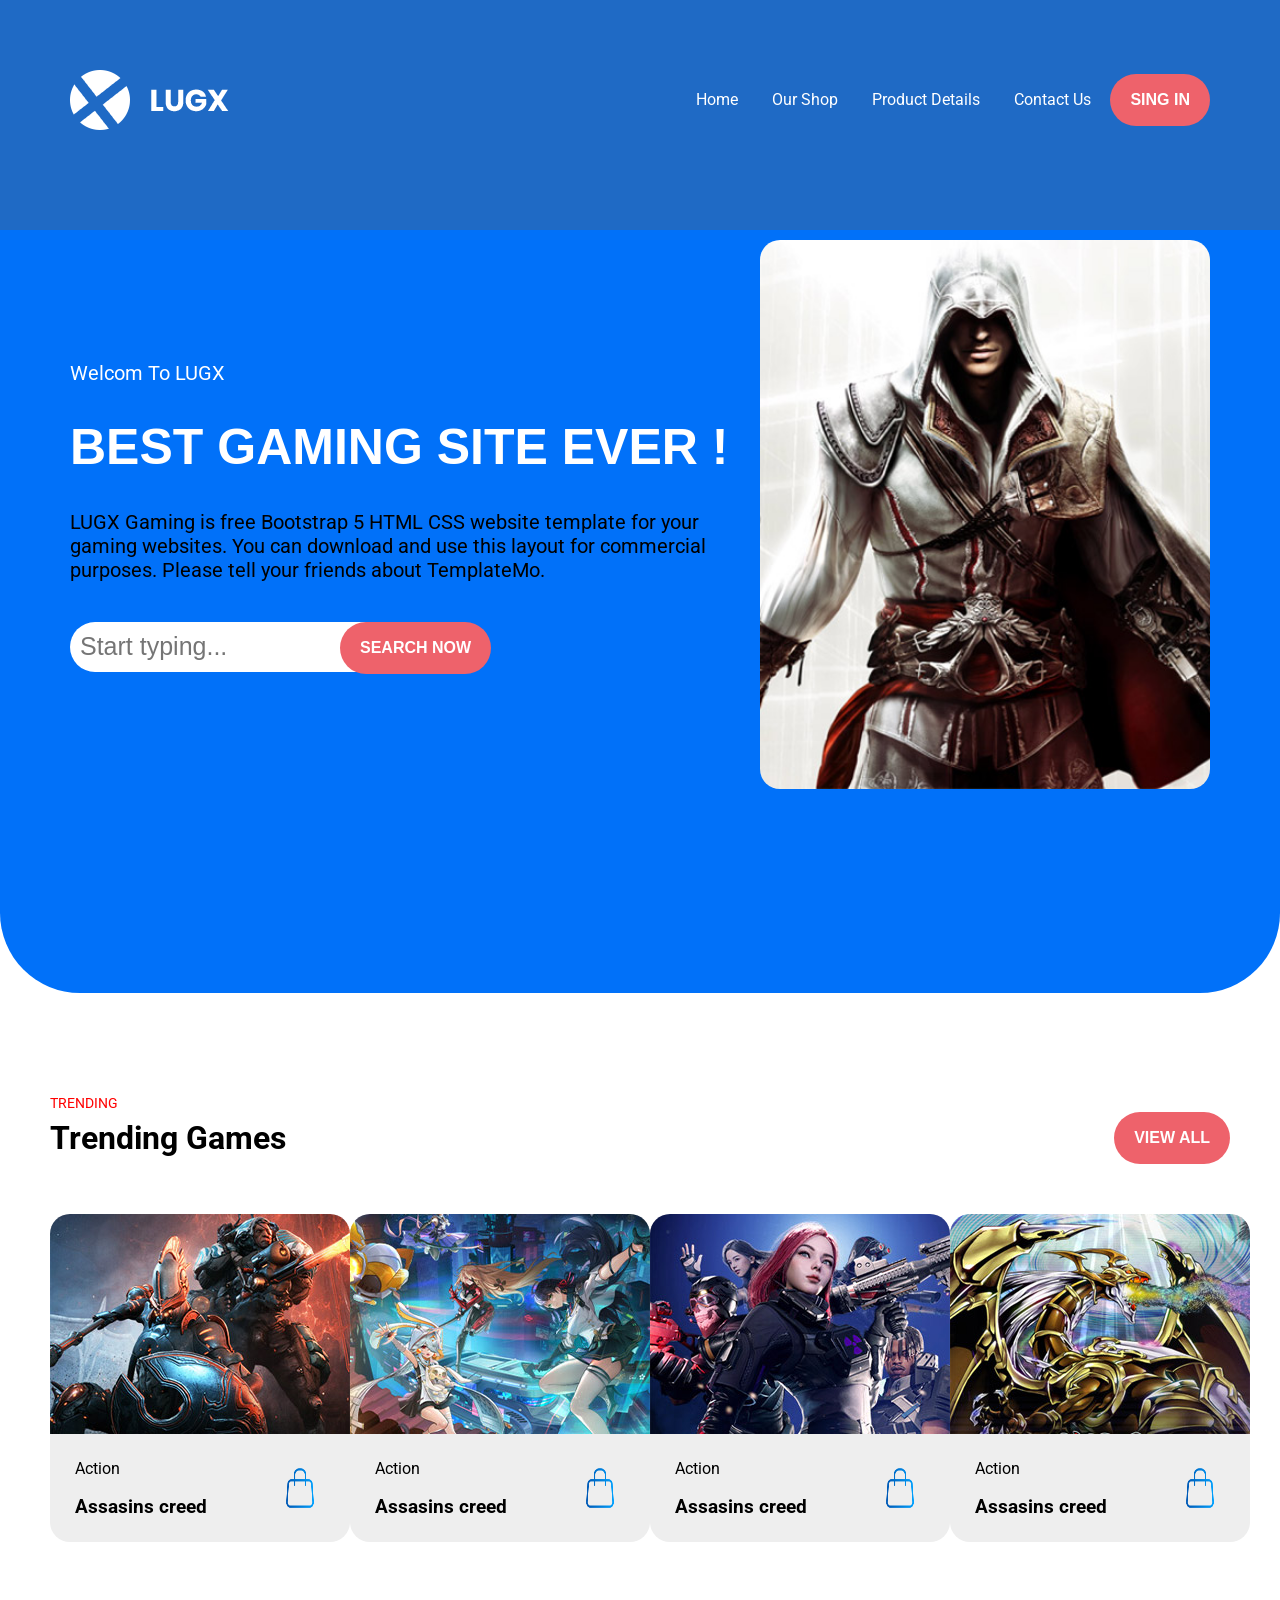
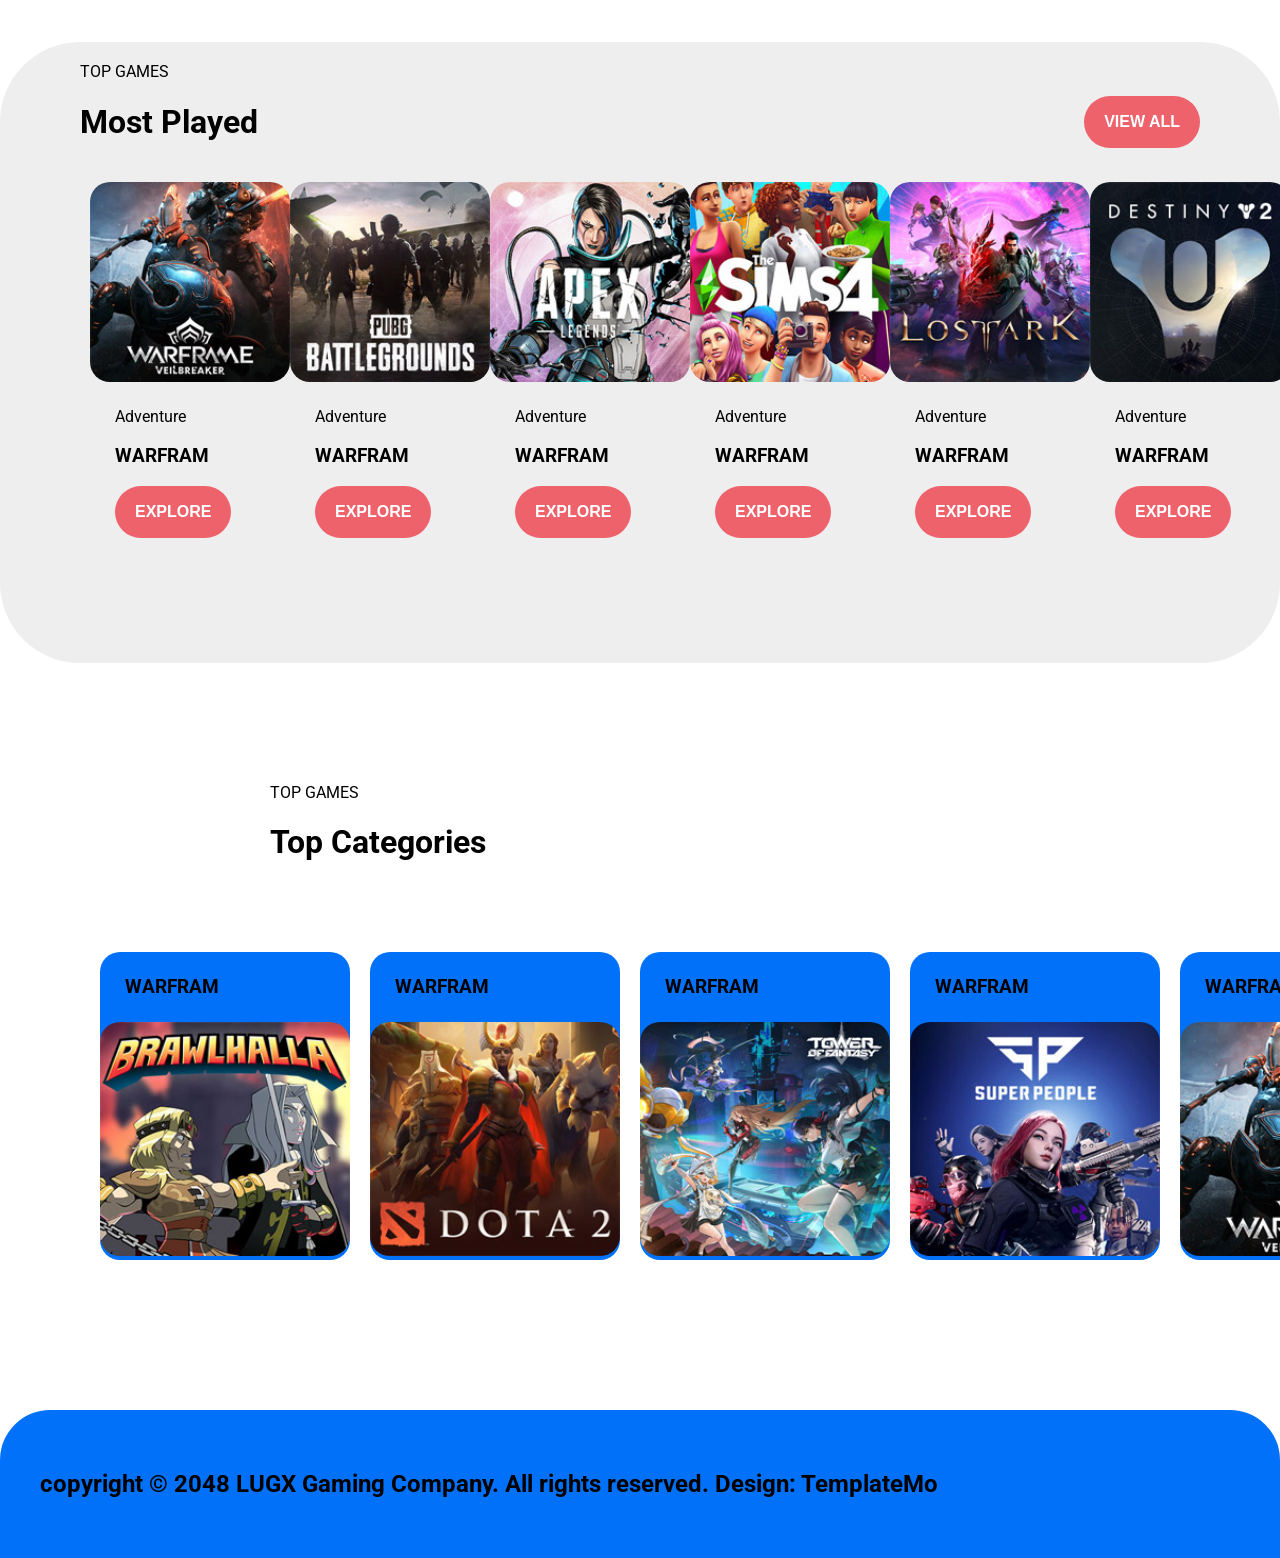
==== index.html @ 9d400b56 "Update and rename TEST.html to index.html" ====
<!DOCTYPE html>
<head>
  <title>LUGX STORE</title>
  <link rel="preconnect" href="https://fonts.googleapis.com" />
  <link rel="preconnect" href="https://fonts.gstatic.com" crossorigin />
  <link
    href="https://fonts.googleapis.com/css2?family=Roboto&display=swap"
    rel="stylesheet"
  />
  <link rel="stylesheet" href="style.css" />
</head>
<body>
  <!--header-->
  <div class="header base">
    <img class="logo" src="images/logo.png" />
    <div class="header-links">
      <a href="#">Home</a>
      <a href="#">Our Shop</a>
      <a href="#">Product Details </a>
      <a href="C:\Users\SM-ProTech\OneDrive\Bureau\proj\HTML\contact us.html">Contact Us</a>
      <button class="btn">SING IN</button>
    </div>
  </div>
  <!-- LANDING Page-->
  <div class="landing-page">
    <div class="landing-page-left">
      <span style="font-size: 20px">Welcom To LUGX</span>
      <h1>BEST GAMING SITE EVER !</h1>
      <p>
        LUGX Gaming is free Bootstrap 5 HTML CSS website template for your
        gaming websites. You can download and use this layout for commercial
        purposes. Please tell your friends about TemplateMo.
      </p>
      <div class="landing-page-search">
        <input style="font-size: 25px" placeholder="Start typing..." />
        <button class="btn">SEARCH NOW</button>
      </div>
    </div>
    <div class="landing-page-container">
      <img src="images/banner-image.jpg" />
    </div>
  </div>
  <!--Trending Games-->
  <div class="trending-games">
    <span>TRENDING</span>
    <div class="trending-games-up">
      <h1>Trending Games</h1>
      <button class="btn">VIEW ALL</button>
    </div>
    <div class="trending-cards">
      <!--trending card 1 -->
      <div class="card">
        <img src="images/trending-01.jpg" />
        <div class="card-info">
          <div class="card-name">
            <p>Action</p>
            <h3>Assasins creed</h3>
          </div>
          <a class="shop-log">
            <img src="images/online-shopping.png" />
          </a>
        </div>
      </div>
      <!--trending card 2 -->
      <div class="card">
        <img src="images/trending-02.jpg" />
        <div class="card-info">
          <div class="card-name">
            <p>Action</p>
            <h3>Assasins creed</h3>
          </div>
          <a class="shop-log">
            <img src="images/online-shopping.png" />
          </a>
        </div>
      </div>
      <!--trending card 3 -->
      <div class="card">
        <img src="images/trending-03.jpg" />
        <div class="card-info">
          <div class="card-name">
            <p>Action</p>
            <h3>Assasins creed</h3>
          </div>
          <a class="shop-log">
            <img src="images/online-shopping.png" />
          </a>
        </div>
      </div>
      <!--trending card 4 -->
      <div class="card">
        <img src="images/trending-04.jpg" />
        <div class="card-info">
          <div class="card-name">
            <p>Action</p>
            <h3>Assasins creed</h3>
          </div>
          <a class="shop-log">
            <img src="images/online-shopping.png" />
          </a>
        </div>
      </div>
    </div>
  </div>

  <!--top games-->
  <div class="top-games">
    <span>TOP GAMES</span>
    <div class="top-games-up">
      <h1>Most Played</h1>
      <button class="btn">VIEW ALL</button>
    </div>
    <div class="most-played-cards">
      <!--most played card 1-->
      <div class="most-card">
        <img src="images/top-game-01.jpg" />
        <div class="most-card-info">
          <div class="most-card-name">
            <p>Adventure</p>
            <h3>WARFRAM</h3>
          </div>
          <a>
            <button class="btn">EXPLORE</button>
          </a>
        </div>
      </div>
      <!--most played card 2-->
      <div class="most-card">
        <img src="images/top-game-02.jpg" />
        <div class="most-card-info">
          <div class="most-card-name">
            <p>Adventure</p>
            <h3>WARFRAM</h3>
          </div>
          <a>
            <button class="btn">EXPLORE</button>
          </a>
        </div>
      </div>
      <!--most played card 3-->
      <div class="most-card">
        <img src="images/top-game-03.jpg" />
        <div class="most-card-info">
          <div class="most-card-name">
            <p>Adventure</p>
            <h3>WARFRAM</h3>
          </div>
          <a>
            <button class="btn">EXPLORE</button>
          </a>
        </div>
      </div>
      <!--most played card 4-->
      <div class="most-card">
        <img src="images/top-game-04.jpg" />
        <div class="most-card-info">
          <div class="most-card-name">
            <p>Adventure</p>
            <h3>WARFRAM</h3>
          </div>
          <a>
            <button class="btn">EXPLORE</button>
          </a>
        </div>
      </div>
      <!--most played card 5-->
      <div class="most-card">
        <img src="images/top-game-05.jpg" />
        <div class="most-card-info">
          <div class="most-card-name">
            <p>Adventure</p>
            <h3>WARFRAM</h3>
          </div>
          <a>
            <button class="btn">EXPLORE</button>
          </a>
        </div>
      </div>
      <!--most played card 6-->
      <div class="most-card">
        <img src="images/top-game-06.jpg" />
        <div class="most-card-info">
          <div class="most-card-name">
            <p>Adventure</p>
            <h3>WARFRAM</h3>
          </div>
          <a>
            <button class="btn">EXPLORE</button>
          </a>
        </div>
      </div>
    </div>
  </div>
  <div class="top-categories">
    <div class="top-categories-up">
      <span>TOP GAMES</span>
      <h1>Top Categories</h1>
    </div>
    <div class="top-categories-cards">
      <!--Top Categories card 1-->
      <div class="top-card">
        <div class="top-card-info">
          <div class="top-card-name">
            <h3>WARFRAM</h3>
          </div>
        </div>
        <img src="images/categories-01.jpg" />
      </div>
      <!--Top Categories card 2-->
      <div class="top-card">
        <div class="top-card-info">
          <div class="top-card-name">
            <h3>WARFRAM</h3>
          </div>
        </div>
        <img src="images/categories-02.jpg" />
      </div>
      <!--Top Categories card 3-->
      <div class="top-card">
        <div class="top-card-info">
          <div class="top-card-name">
            <h3>WARFRAM</h3>
          </div>
        </div>
        <img src="images/categories-03.jpg" />
      </div>
      <!--Top Categories card 4-->
      <div class="top-card">
        <div class="top-card-info">
          <div class="top-card-name">
            <h3>WARFRAM</h3>
          </div>
        </div>
        <img src="images/categories-04.jpg" />
      </div>
      <!--Top Categories card 5-->
      <div class="top-card">
        <div class="top-card-info">
          <div class="top-card-name">
            <h3>WARFRAM</h3>
          </div>
        </div>
        <img src="images/categories-05.jpg" />
      </div>
    </div>
  </div>
  <div class="fin">
    <h2>
      copyright © 2048 LUGX Gaming Company. All rights reserved. Design:
      TemplateMo
    </h2>
  </div>
</body>
---- style.css ----
body {
    margin: 0%;
    font-family: "Roboto", sans-serif;
  }
  .header {
    background-color: #1f6ac5;
    display: flex;
    justify-content: space-between;
    align-items: center;
    padding: 70px 70px 100px;
  }
  .logo {
    width: 100pc=x;

  }
  .btn {
    border-radius: 50px;
    height: 52px;
    border: none;
    font-weight:600;
    font-size: medium;
    padding: 0 20px;
    background-color: #EE626B;
    color: #fff;
    text-transform: uppercase;
    transition: .3s;

  }
  .btn:hover {
    background-color: #f2858c;
  }

  .header-links a {
    color: white;
    padding: 7px 15px;
    text-decoration: none;
    border-radius: 20px;
  }
  .header-links a:hover {
    background-color: #2386fe;
  }
 
 
  .landing-page {
    background-color: #0171f9;
    display: flex;
    justify-content: space-between;
    padding: 10px 70px 200px;
    align-items: center;
    color: white;
    border-radius: 0 0 80px 80px;
    
  }
  .landing-page-left {
    
    width: 700px;
  }
  .landing-page-left h1{
    font-family: 'Gill Sans', 'Gill Sans MT', Calibri, 'Trebuchet MS', sans-serif;
    font-size: 50px;
  }
  .landing-page-left p {
    color: black;
    font-size: 20px;
    padding: 0px 0px 20px;
  }
  .landing-page-search input {
    border-radius: 50px;
    border: none;
    outline: none;
    height: 50px;
    width: 300px;
    padding: 0 10px;
  }
  .landing-page-search button {
    position: absolute;
    left: 340px;
  }
  .landing-page-container img {
    border-radius: 20px;
    width: 450px;
  }
  .trending-games {
    padding: 100px 50px;
  }
  .trending-games-up {
    display: flex;
    justify-content: space-between;
    align-items: center;
  }
  .trending-games-up h1 {
    margin: 0%;
  }
  .trending-games span {
    color: red;
    text-transform: uppercase;
    font-size: 14px;
  }
  .trending-cards {
    padding-top: 50px;
    display: flex;
    justify-content: space-between;
    
  }
  .card {
    width: 300px;
    background-color: #EEEEEE;
    border-radius: 20px;
  }
  .card img {
    border-radius: 20px 20px 0 0 ;
  }
  
  .card-info {
    display: flex;
    align-items: center;
    justify-content: space-between;
    padding: 5px 25px;
  }
  .shop-log img {
    width: 50px;
    height: 70px;
  }
  .top-games {
    padding: 20px 80px 100px 80px ;
    border-radius: 80px ;
    background-color:#EEEEEE;
    margin: 0%;
  }
  .top-games-up {
    margin: 0%;
    display: flex;
    justify-content: space-between;
    align-items: center;
    padding-bottom: 0px;

  }
  .most-played-cards {
    padding: 20px 10px;
    display: flex;
    justify-content: space-between;
    
  }
  .most-card {
    width: 200px;
    background-color: #EEEEEE;
    border-radius: 20px;  

  }
  .most-card img {
    width: 200px;
    border-radius: 20px 20px 20px 20px ;
  }
  .most-card-info {
    
    align-items: center;
    justify-items:center;
    padding: 5px 25px;
  }
  .top-categories {
    padding: 100px 50px;
  }
  .top-categories-up{
    padding: 20px 220px ;
    justify-items: center;
  }
  .top-categories-cards {
    padding: 50px ;
    display: flex;
    justify-content: space-between;
    gap: 20px;
  }
  .top-card :hover{
    size: 14px;
  }
  .top-card {
    width: 250px;
    background-color: #0171f9;
    border-radius: 20px;

  }
  .top-card img {
    width: 250px;
    border-radius: 20px 20px 20px 20px ;
  }
  .top-card-info {
    
    align-items: center;
    justify-items:center;
    padding: 5px 25px;
  }
  .fin {
    background-color: #0171f9;
    padding: 40px;
    border-radius: 50px 50px 0 0 ;
    justify-items: center;
  }
  .contact-us-header {
    background-color: #0171f9;
    display: flex;
    justify-content: space-between;
    align-items: center;
    padding: 40px 100px 15px;
  }
  .form-container {
    display: flex;
    padding: 40px;
    margin: auto;
    justify-content: center;
    max-width: 1300px;
  }
  .form-container form {
    background-color: #EEEEEE;
    display: flex;
    justify-content: space-around;
    flex-direction: column;
    width: 400px;
    max-width: 400px;
    padding: 20px;
    border-radius: 20px;
    height: 450px;
  }
  
  .form-container form input , textarea {
    outline: none;
    border: none;
    padding-left: 20px;
    font-size: large;
  }
  .form-container input {
    height: 50px;
    border-radius: 50px;
  }

  .form-container textarea {
    border-radius: 20px;
    padding-top: 10px;
    resize: none;
  }    

  .footer {
    background-color: #0171f9;
    border-radius: 50px 50px 0 0;
    display: flex;
    justify-items: center;
    align-items: center;
    margin-bottom: 0;
  }
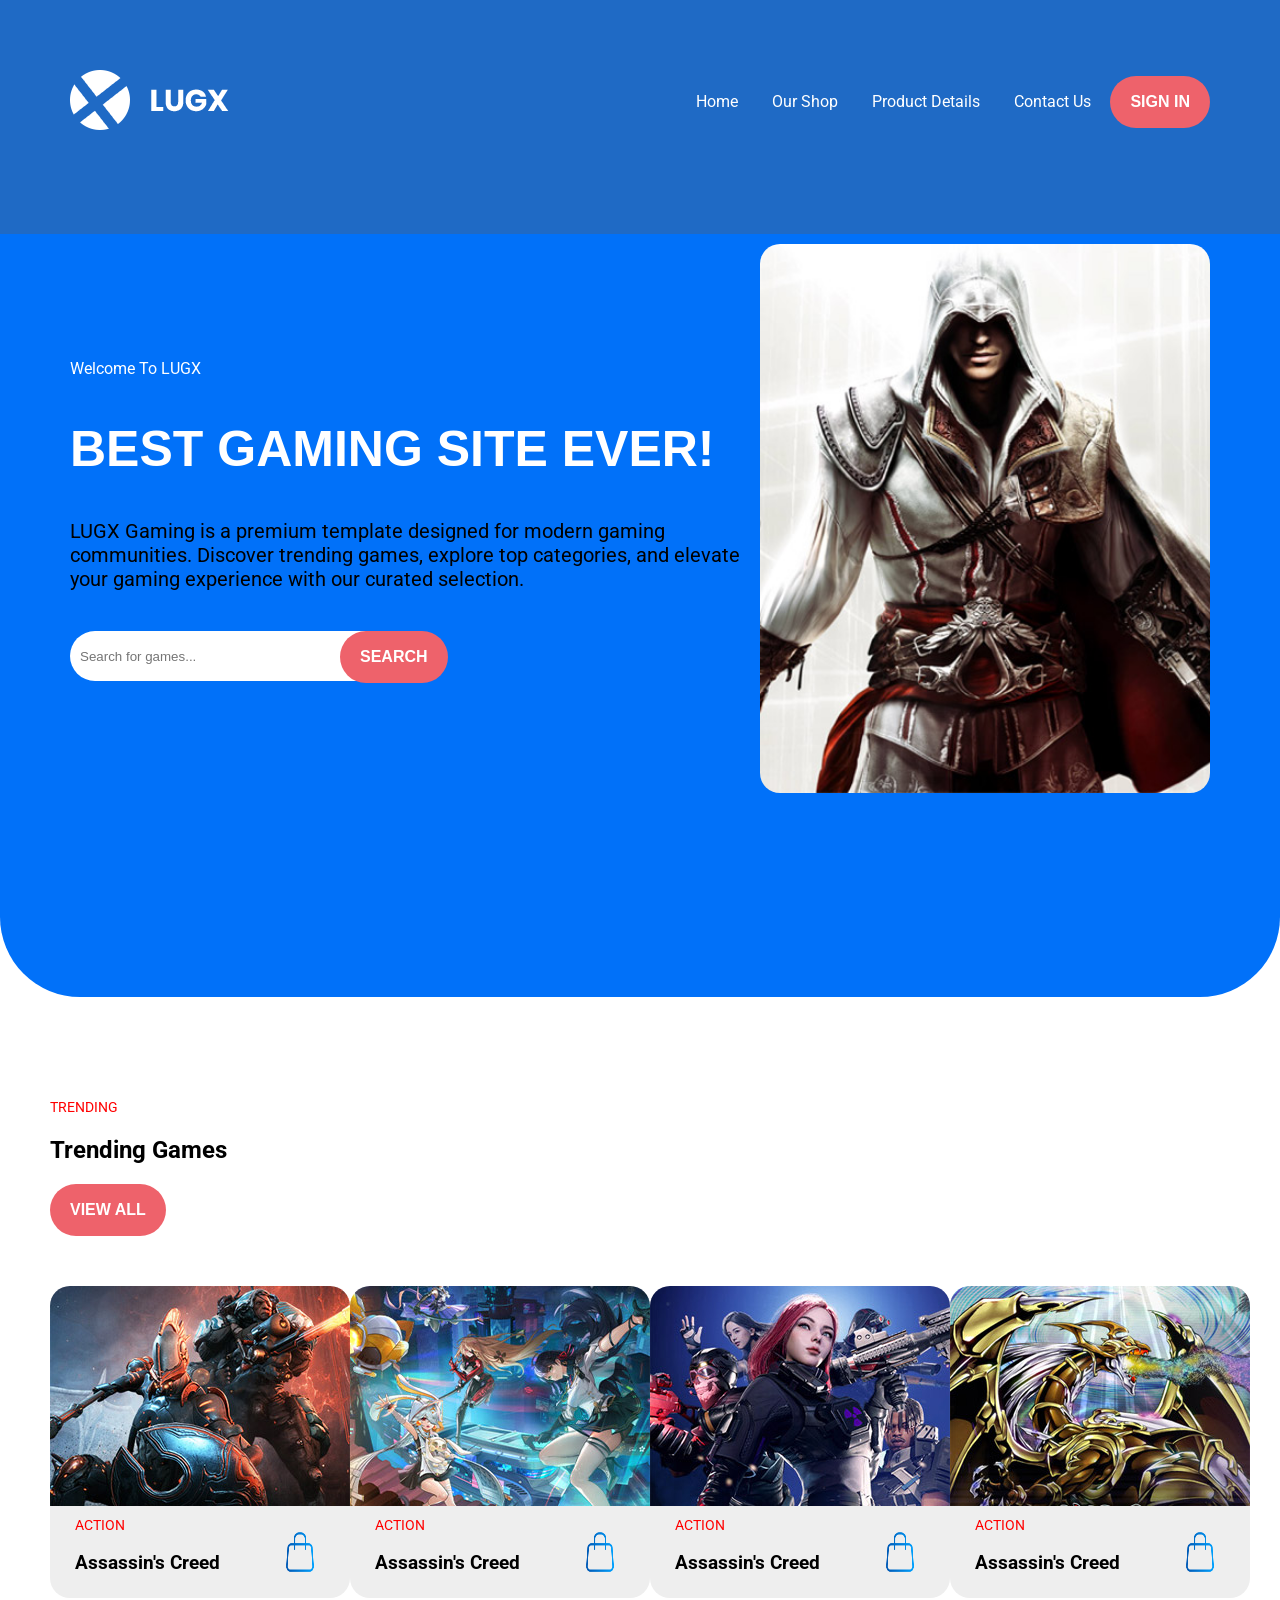
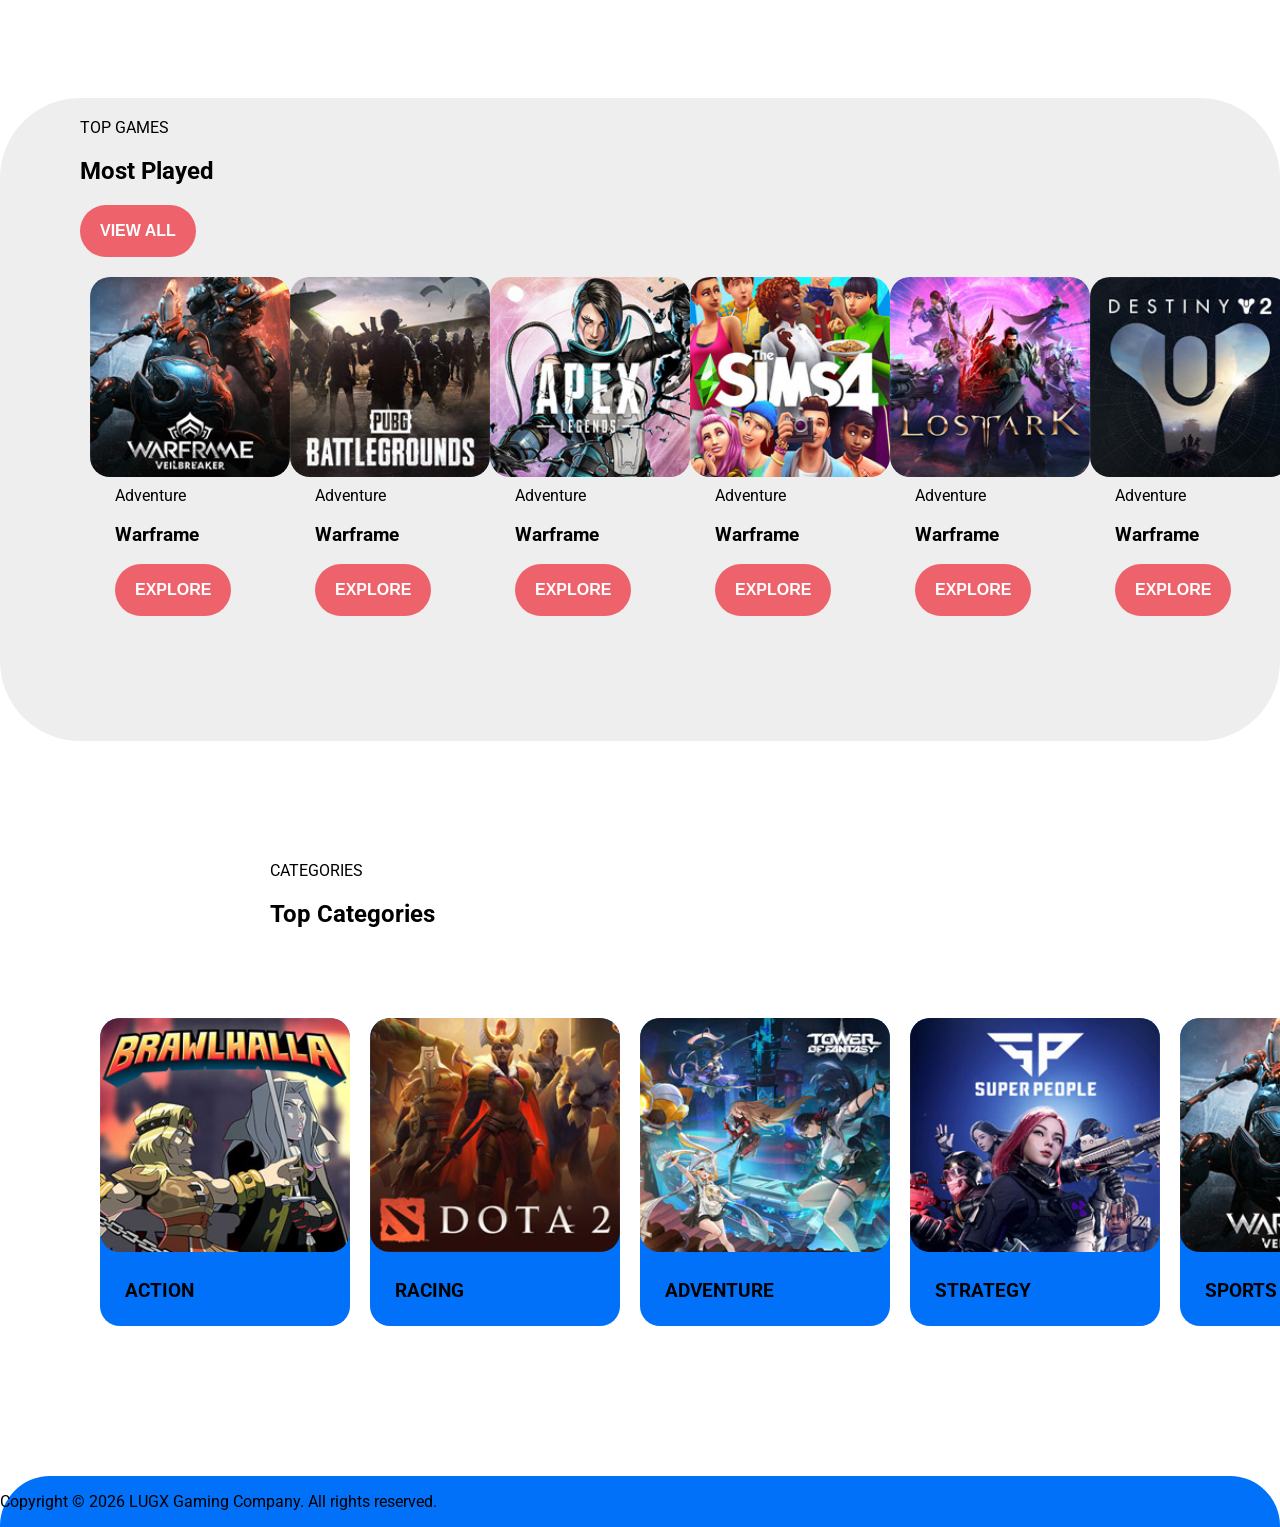
==== commit 70d246fe: "Update index.html" ====
--- a/index.html
+++ b/index.html
@@ -1,253 +1,251 @@
 <!DOCTYPE html>
+<html lang="en">
 <head>
+  <meta charset="UTF-8">
+  <meta name="viewport" content="width=device-width, initial-scale=1.0">
   <title>LUGX STORE</title>
   <link rel="preconnect" href="https://fonts.googleapis.com" />
   <link rel="preconnect" href="https://fonts.gstatic.com" crossorigin />
-  <link
-    href="https://fonts.googleapis.com/css2?family=Roboto&display=swap"
-    rel="stylesheet"
-  />
+  <link href="https://fonts.googleapis.com/css2?family=Roboto:wght@400;500;700;900&display=swap" rel="stylesheet" />
   <link rel="stylesheet" href="style.css" />
 </head>
 <body>
-  <!--header-->
-  <div class="header base">
-    <img class="logo" src="images/logo.png" />
-    <div class="header-links">
-      <a href="#">Home</a>
+  <!-- Header -->
+  <header class="header">
+    <div class="logo-container">
+      <a href="TEST.html">
+        <img class="logo" src="images/logo.png" alt="LUGX Store Logo" />
+      </a>
+    </div>
+    <nav class="header-links">
+      <a href="TEST.html" class="active">Home</a>
       <a href="#">Our Shop</a>
-      <a href="#">Product Details </a>
-      <a href="C:\Users\SM-ProTech\OneDrive\Bureau\proj\HTML\contact us.html">Contact Us</a>
-      <button class="btn">SING IN</button>
-    </div>
-  </div>
-  <!-- LANDING Page-->
-  <div class="landing-page">
-    <div class="landing-page-left">
-      <span style="font-size: 20px">Welcom To LUGX</span>
-      <h1>BEST GAMING SITE EVER !</h1>
-      <p>
-        LUGX Gaming is free Bootstrap 5 HTML CSS website template for your
-        gaming websites. You can download and use this layout for commercial
-        purposes. Please tell your friends about TemplateMo.
-      </p>
-      <div class="landing-page-search">
-        <input style="font-size: 25px" placeholder="Start typing..." />
-        <button class="btn">SEARCH NOW</button>
-      </div>
-    </div>
-    <div class="landing-page-container">
-      <img src="images/banner-image.jpg" />
-    </div>
-  </div>
-  <!--Trending Games-->
-  <div class="trending-games">
-    <span>TRENDING</span>
-    <div class="trending-games-up">
-      <h1>Trending Games</h1>
-      <button class="btn">VIEW ALL</button>
-    </div>
-    <div class="trending-cards">
-      <!--trending card 1 -->
-      <div class="card">
-        <img src="images/trending-01.jpg" />
-        <div class="card-info">
-          <div class="card-name">
-            <p>Action</p>
-            <h3>Assasins creed</h3>
-          </div>
-          <a class="shop-log">
-            <img src="images/online-shopping.png" />
-          </a>
-        </div>
-      </div>
-      <!--trending card 2 -->
-      <div class="card">
-        <img src="images/trending-02.jpg" />
-        <div class="card-info">
-          <div class="card-name">
-            <p>Action</p>
-            <h3>Assasins creed</h3>
-          </div>
-          <a class="shop-log">
-            <img src="images/online-shopping.png" />
-          </a>
-        </div>
-      </div>
-      <!--trending card 3 -->
-      <div class="card">
-        <img src="images/trending-03.jpg" />
-        <div class="card-info">
-          <div class="card-name">
-            <p>Action</p>
-            <h3>Assasins creed</h3>
-          </div>
-          <a class="shop-log">
-            <img src="images/online-shopping.png" />
-          </a>
-        </div>
-      </div>
-      <!--trending card 4 -->
-      <div class="card">
-        <img src="images/trending-04.jpg" />
-        <div class="card-info">
-          <div class="card-name">
-            <p>Action</p>
-            <h3>Assasins creed</h3>
-          </div>
-          <a class="shop-log">
-            <img src="images/online-shopping.png" />
-          </a>
-        </div>
-      </div>
-    </div>
-  </div>
-
-  <!--top games-->
-  <div class="top-games">
-    <span>TOP GAMES</span>
-    <div class="top-games-up">
-      <h1>Most Played</h1>
-      <button class="btn">VIEW ALL</button>
-    </div>
-    <div class="most-played-cards">
-      <!--most played card 1-->
-      <div class="most-card">
-        <img src="images/top-game-01.jpg" />
-        <div class="most-card-info">
-          <div class="most-card-name">
-            <p>Adventure</p>
-            <h3>WARFRAM</h3>
-          </div>
-          <a>
-            <button class="btn">EXPLORE</button>
-          </a>
-        </div>
-      </div>
-      <!--most played card 2-->
-      <div class="most-card">
-        <img src="images/top-game-02.jpg" />
-        <div class="most-card-info">
-          <div class="most-card-name">
-            <p>Adventure</p>
-            <h3>WARFRAM</h3>
-          </div>
-          <a>
-            <button class="btn">EXPLORE</button>
-          </a>
-        </div>
-      </div>
-      <!--most played card 3-->
-      <div class="most-card">
-        <img src="images/top-game-03.jpg" />
-        <div class="most-card-info">
-          <div class="most-card-name">
-            <p>Adventure</p>
-            <h3>WARFRAM</h3>
-          </div>
-          <a>
-            <button class="btn">EXPLORE</button>
-          </a>
-        </div>
-      </div>
-      <!--most played card 4-->
-      <div class="most-card">
-        <img src="images/top-game-04.jpg" />
-        <div class="most-card-info">
-          <div class="most-card-name">
-            <p>Adventure</p>
-            <h3>WARFRAM</h3>
-          </div>
-          <a>
-            <button class="btn">EXPLORE</button>
-          </a>
-        </div>
-      </div>
-      <!--most played card 5-->
-      <div class="most-card">
-        <img src="images/top-game-05.jpg" />
-        <div class="most-card-info">
-          <div class="most-card-name">
-            <p>Adventure</p>
-            <h3>WARFRAM</h3>
-          </div>
-          <a>
-            <button class="btn">EXPLORE</button>
-          </a>
-        </div>
-      </div>
-      <!--most played card 6-->
-      <div class="most-card">
-        <img src="images/top-game-06.jpg" />
-        <div class="most-card-info">
-          <div class="most-card-name">
-            <p>Adventure</p>
-            <h3>WARFRAM</h3>
-          </div>
-          <a>
-            <button class="btn">EXPLORE</button>
-          </a>
-        </div>
-      </div>
-    </div>
-  </div>
-  <div class="top-categories">
-    <div class="top-categories-up">
-      <span>TOP GAMES</span>
-      <h1>Top Categories</h1>
-    </div>
-    <div class="top-categories-cards">
-      <!--Top Categories card 1-->
-      <div class="top-card">
-        <div class="top-card-info">
-          <div class="top-card-name">
-            <h3>WARFRAM</h3>
-          </div>
-        </div>
-        <img src="images/categories-01.jpg" />
-      </div>
-      <!--Top Categories card 2-->
-      <div class="top-card">
-        <div class="top-card-info">
-          <div class="top-card-name">
-            <h3>WARFRAM</h3>
-          </div>
-        </div>
-        <img src="images/categories-02.jpg" />
-      </div>
-      <!--Top Categories card 3-->
-      <div class="top-card">
-        <div class="top-card-info">
-          <div class="top-card-name">
-            <h3>WARFRAM</h3>
-          </div>
-        </div>
-        <img src="images/categories-03.jpg" />
-      </div>
-      <!--Top Categories card 4-->
-      <div class="top-card">
-        <div class="top-card-info">
-          <div class="top-card-name">
-            <h3>WARFRAM</h3>
-          </div>
-        </div>
-        <img src="images/categories-04.jpg" />
-      </div>
-      <!--Top Categories card 5-->
-      <div class="top-card">
-        <div class="top-card-info">
-          <div class="top-card-name">
-            <h3>WARFRAM</h3>
-          </div>
-        </div>
-        <img src="images/categories-05.jpg" />
-      </div>
-    </div>
-  </div>
-  <div class="fin">
-    <h2>
-      copyright © 2048 LUGX Gaming Company. All rights reserved. Design:
-      TemplateMo
-    </h2>
-  </div>
+      <a href="#">Product Details</a>
+      <a href="contact us.html">Contact Us</a>
+      <button class="btn btn-primary">SIGN IN</button>
+    </nav>
+  </header>
+
+  <main>
+    <!-- Landing Page -->
+    <section class="landing-page">
+      <div class="landing-page-left">
+        <span class="subtitle">Welcome To LUGX</span>
+        <h1>BEST GAMING SITE EVER!</h1>
+        <p>
+          LUGX Gaming is a premium template designed for modern gaming communities. Discover trending games, explore top categories, and elevate your gaming experience with our curated selection.
+        </p>
+        <div class="landing-page-search">
+          <input type="text" placeholder="Search for games..." />
+          <button class="btn btn-secondary">SEARCH</button>
+        </div>
+      </div>
+      <div class="landing-page-container">
+        <div class="image-wrapper">
+          <img src="images/banner-image.jpg" alt="Gaming Banner" />
+        </div>
+      </div>
+    </section>
+
+    <!-- Trending Games -->
+    <section class="trending-games">
+      <div class="section-heading">
+        <span class="tag">TRENDING</span>
+        <div class="section-title-row">
+          <h2>Trending Games</h2>
+          <button class="btn btn-primary">VIEW ALL</button>
+        </div>
+      </div>
+      <div class="trending-cards">
+        <div class="card">
+          <div class="card-img-wrapper">
+            <img src="images/trending-01.jpg" alt="Assassin's Creed" />
+          </div>
+          <div class="card-info">
+            <div class="card-name">
+              <span class="category">Action</span>
+              <h3>Assassin's Creed</h3>
+            </div>
+            <a href="#" class="shop-log">
+              <img src="images/online-shopping.png" alt="Shop" class="shop-icon-img" />
+            </a>
+          </div>
+        </div>
+        <div class="card">
+          <div class="card-img-wrapper">
+            <img src="images/trending-02.jpg" alt="Assassin's Creed" />
+          </div>
+          <div class="card-info">
+            <div class="card-name">
+              <span class="category">Action</span>
+              <h3>Assassin's Creed</h3>
+            </div>
+            <a href="#" class="shop-log">
+              <img src="images/online-shopping.png" alt="Shop" class="shop-icon-img" />
+            </a>
+          </div>
+        </div>
+        <div class="card">
+          <div class="card-img-wrapper">
+            <img src="images/trending-03.jpg" alt="Assassin's Creed" />
+          </div>
+          <div class="card-info">
+            <div class="card-name">
+              <span class="category">Action</span>
+              <h3>Assassin's Creed</h3>
+            </div>
+            <a href="#" class="shop-log">
+              <img src="images/online-shopping.png" alt="Shop" class="shop-icon-img" />
+            </a>
+          </div>
+        </div>
+        <div class="card">
+          <div class="card-img-wrapper">
+            <img src="images/trending-04.jpg" alt="Assassin's Creed" />
+          </div>
+          <div class="card-info">
+            <div class="card-name">
+              <span class="category">Action</span>
+              <h3>Assassin's Creed</h3>
+            </div>
+            <a href="#" class="shop-log">
+              <img src="images/online-shopping.png" alt="Shop" class="shop-icon-img" />
+            </a>
+          </div>
+        </div>
+      </div>
+    </section>
+
+    <!-- Top Games -->
+    <section class="top-games">
+      <div class="section-heading">
+        <span class="tag">TOP GAMES</span>
+        <div class="section-title-row">
+          <h2>Most Played</h2>
+          <button class="btn btn-primary">VIEW ALL</button>
+        </div>
+      </div>
+      <div class="most-played-cards">
+        <div class="most-card">
+          <img src="images/top-game-01.jpg" alt="Warframe" />
+          <div class="most-card-info">
+            <div class="most-card-name">
+              <span class="category">Adventure</span>
+              <h3>Warframe</h3>
+            </div>
+            <a href="#">
+              <button class="btn btn-small">EXPLORE</button>
+            </a>
+          </div>
+        </div>
+        <div class="most-card">
+          <img src="images/top-game-02.jpg" alt="Warframe" />
+          <div class="most-card-info">
+            <div class="most-card-name">
+              <span class="category">Adventure</span>
+              <h3>Warframe</h3>
+            </div>
+            <a href="#">
+              <button class="btn btn-small">EXPLORE</button>
+            </a>
+          </div>
+        </div>
+        <div class="most-card">
+          <img src="images/top-game-03.jpg" alt="Warframe" />
+          <div class="most-card-info">
+            <div class="most-card-name">
+              <span class="category">Adventure</span>
+              <h3>Warframe</h3>
+            </div>
+            <a href="#">
+              <button class="btn btn-small">EXPLORE</button>
+            </a>
+          </div>
+        </div>
+        <div class="most-card">
+          <img src="images/top-game-04.jpg" alt="Warframe" />
+          <div class="most-card-info">
+            <div class="most-card-name">
+              <span class="category">Adventure</span>
+              <h3>Warframe</h3>
+            </div>
+            <a href="#">
+              <button class="btn btn-small">EXPLORE</button>
+            </a>
+          </div>
+        </div>
+        <div class="most-card">
+          <img src="images/top-game-05.jpg" alt="Warframe" />
+          <div class="most-card-info">
+            <div class="most-card-name">
+              <span class="category">Adventure</span>
+              <h3>Warframe</h3>
+            </div>
+            <a href="#">
+              <button class="btn btn-small">EXPLORE</button>
+            </a>
+          </div>
+        </div>
+        <div class="most-card">
+          <img src="images/top-game-06.jpg" alt="Warframe" />
+          <div class="most-card-info">
+            <div class="most-card-name">
+              <span class="category">Adventure</span>
+              <h3>Warframe</h3>
+            </div>
+            <a href="#">
+              <button class="btn btn-small">EXPLORE</button>
+            </a>
+          </div>
+        </div>
+      </div>
+    </section>
+
+    <!-- Top Categories -->
+    <section class="top-categories">
+      <div class="top-categories-up">
+        <span class="tag">CATEGORIES</span>
+        <h2>Top Categories</h2>
+      </div>
+      <div class="top-categories-cards">
+        <div class="top-card">
+          <img src="images/categories-01.jpg" alt="Action" />
+          <div class="top-card-info">
+            <h3>ACTION</h3>
+          </div>
+        </div>
+        <div class="top-card">
+          <img src="images/categories-02.jpg" alt="Racing" />
+          <div class="top-card-info">
+            <h3>RACING</h3>
+          </div>
+        </div>
+        <div class="top-card">
+          <img src="images/categories-03.jpg" alt="Adventure" />
+          <div class="top-card-info">
+            <h3>ADVENTURE</h3>
+          </div>
+        </div>
+        <div class="top-card">
+          <img src="images/categories-04.jpg" alt="Strategy" />
+          <div class="top-card-info">
+            <h3>STRATEGY</h3>
+          </div>
+        </div>
+        <div class="top-card">
+          <img src="images/categories-05.jpg" alt="Sports" />
+          <div class="top-card-info">
+            <h3>SPORTS</h3>
+          </div>
+        </div>
+      </div>
+    </section>
+  </main>
+
+  <footer class="footer">
+    <p>
+      Copyright © 2026 LUGX Gaming Company. All rights reserved.<br>
+    </p>
+  </footer>
 </body>
+</html>
